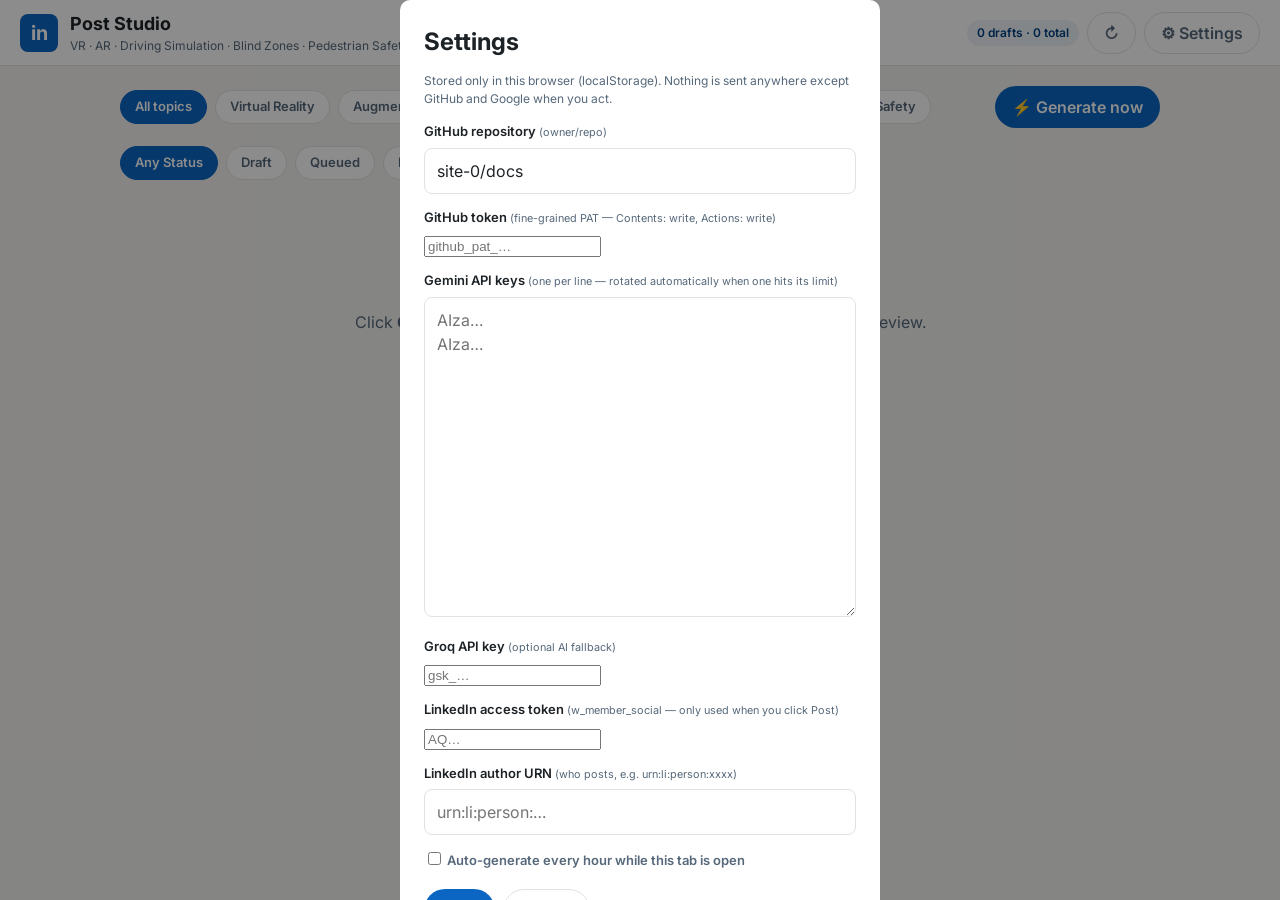
==== docs/index.html @ a39199f6 "LinkedIn Post Studio: hourly drafting + review dashboard Finds VR/AR/driving-sim/blind-zone/pedestri" ====
<!DOCTYPE html>
<html lang="en">
<head>
  <meta charset="UTF-8" />
  <meta name="viewport" content="width=device-width, initial-scale=1.0" />
  <title>VR/AR &amp; Road-Safety — LinkedIn Post Studio</title>
  <link rel="stylesheet" href="styles.css" />
  <link rel="preconnect" href="https://fonts.googleapis.com" />
  <link href="https://fonts.googleapis.com/css2?family=Inter:wght@400;500;600;700&display=swap" rel="stylesheet" />
</head>
<body>
  <header class="topbar">
    <div class="brand">
      <span class="logo">in</span>
      <div>
        <h1>Post Studio</h1>
        <p class="tagline">VR · AR · Driving Simulation · Blind Zones · Pedestrian Safety</p>
      </div>
    </div>
    <div class="topbar-actions">
      <span id="status-pill" class="pill">Loading…</span>
      <button id="refresh-btn" class="btn ghost" title="Reload posts">↻</button>
      <button id="settings-btn" class="btn ghost">⚙ Settings</button>
    </div>
  </header>

  <main id="app">
    <!-- views injected here -->
  </main>

  <!-- Settings modal -->
  <div id="settings-modal" class="modal hidden">
    <div class="modal-card">
      <h2>Settings</h2>
      <p class="hint">Stored only in this browser (localStorage). Nothing is sent anywhere except GitHub and Google when you act.</p>

      <label>GitHub repository <small>(owner/repo)</small></label>
      <input id="set-repo" type="text" placeholder="yourname/linkedin" />

      <label>GitHub token <small>(fine-grained PAT — Contents: write, Actions: write)</small></label>
      <input id="set-ghtoken" type="password" placeholder="github_pat_…" />

      <label>Gemini API keys <small>(one per line — rotated automatically when one hits its limit)</small></label>
      <textarea id="set-gemini" rows="3" placeholder="AIza…&#10;AIza…"></textarea>

      <label>Groq API key <small>(optional AI fallback)</small></label>
      <input id="set-groq" type="password" placeholder="gsk_…" />

      <label>LinkedIn access token <small>(w_member_social — only used when you click Post)</small></label>
      <input id="set-litoken" type="password" placeholder="AQ…" />

      <label>LinkedIn author URN <small>(who posts, e.g. urn:li:person:xxxx)</small></label>
      <input id="set-liurn" type="text" placeholder="urn:li:person:…" />

      <label class="checkbox" style="margin-top:14px">
        <input id="set-autohour" type="checkbox" />
        <span>Auto-generate every hour while this tab is open</span>
      </label>

      <div class="modal-actions">
        <button id="set-save" class="btn primary">Save</button>
        <button id="set-cancel" class="btn ghost">Cancel</button>
      </div>
      <p class="hint" id="set-status"></p>
    </div>
  </div>

  <div id="toast" class="toast hidden"></div>

  <script src="app.js"></script>
</body>
</html>
---- docs/styles.css ----
:root {
  --bg: #f3f2ef;          /* LinkedIn page grey */
  --card: #ffffff;
  --ink: #1d2226;
  --muted: #56687a;
  --line: #e3e2df;
  --brand: #0a66c2;       /* LinkedIn blue */
  --brand-dark: #004182;
  --ok: #057642;
  --warn: #915907;
  --danger: #b24020;
  --radius: 10px;
  --shadow: 0 1px 2px rgba(0,0,0,.08), 0 2px 8px rgba(0,0,0,.04);
}
* { box-sizing: border-box; }
body {
  margin: 0;
  font-family: Inter, -apple-system, "Segoe UI", Roboto, sans-serif;
  background: var(--bg);
  color: var(--ink);
  line-height: 1.5;
}
h1, h2, h3 { margin: 0; }
a { color: var(--brand); text-decoration: none; }
a:hover { text-decoration: underline; }

/* ---- top bar ---- */
.topbar {
  position: sticky; top: 0; z-index: 20;
  display: flex; align-items: center; justify-content: space-between;
  padding: 10px 20px;
  background: var(--card);
  border-bottom: 1px solid var(--line);
}
.brand { display: flex; align-items: center; gap: 12px; }
.logo {
  display: grid; place-items: center;
  width: 38px; height: 38px; border-radius: 8px;
  background: var(--brand); color: #fff; font-weight: 700; font-size: 20px;
}
.brand h1 { font-size: 18px; }
.tagline { margin: 0; font-size: 12px; color: var(--muted); }
.topbar-actions { display: flex; align-items: center; gap: 8px; }

.pill {
  font-size: 12px; padding: 4px 10px; border-radius: 999px;
  background: #eef3f8; color: var(--brand-dark); font-weight: 600;
}

/* ---- buttons ---- */
.btn {
  font: inherit; font-weight: 600; cursor: pointer;
  border-radius: 999px; padding: 8px 16px; border: 1px solid transparent;
  transition: background .15s, border-color .15s;
}
.btn.primary { background: var(--brand); color: #fff; }
.btn.primary:hover { background: var(--brand-dark); }
.btn.ghost { background: transparent; border-color: var(--line); color: var(--muted); }
.btn.ghost:hover { background: #f0efec; }
.btn.ok { background: var(--ok); color: #fff; }
.btn.ok:hover { filter: brightness(.92); }
.btn.subtle { background: #eef3f8; color: var(--brand-dark); }
.btn.subtle:hover { background: #e1ecf6; }
.btn:disabled { opacity: .5; cursor: not-allowed; }

/* ---- layout ---- */
main { max-width: 1080px; margin: 0 auto; padding: 20px; }

/* ---- filters ---- */
.filters { display: flex; flex-wrap: wrap; gap: 8px; margin-bottom: 18px; align-items: center; }
.chip {
  font-size: 13px; font-weight: 600; cursor: pointer;
  padding: 6px 14px; border-radius: 999px;
  background: var(--card); border: 1px solid var(--line); color: var(--muted);
}
.chip.active { background: var(--brand); color: #fff; border-color: var(--brand); }
.spacer { flex: 1; }

/* ---- cards grid ---- */
.grid { display: grid; grid-template-columns: repeat(auto-fill, minmax(320px, 1fr)); gap: 16px; }
.card {
  background: var(--card); border: 1px solid var(--line);
  border-radius: var(--radius); box-shadow: var(--shadow);
  padding: 16px; display: flex; flex-direction: column; gap: 10px;
  cursor: pointer; transition: box-shadow .15s, transform .1s;
}
.card:hover { box-shadow: 0 4px 14px rgba(0,0,0,.12); transform: translateY(-1px); }
.card-meta { display: flex; gap: 8px; align-items: center; flex-wrap: wrap; font-size: 12px; }
.tag {
  font-size: 11px; font-weight: 600; padding: 2px 8px; border-radius: 6px;
  background: #eef3f8; color: var(--brand-dark);
}
.tag.research { background: #efeafc; color: #5b3fb0; }
.tag.news { background: #eaf6ee; color: var(--ok); }
.tag.status-draft { background: #fdf3e3; color: var(--warn); }
.tag.status-queued { background: #e7f0fb; color: var(--brand-dark); }
.tag.status-posted { background: #eaf6ee; color: var(--ok); }
.card h3 { font-size: 15px; line-height: 1.35; }
.card .summary { font-size: 13px; color: var(--muted); }
.card .src { font-size: 12px; color: var(--muted); margin-top: auto; }

.empty { text-align: center; color: var(--muted); padding: 60px 20px; }
.empty h2 { margin-bottom: 8px; }

/* ---- editor ---- */
.editor { display: grid; grid-template-columns: 1fr 380px; gap: 20px; align-items: start; }
@media (max-width: 860px) { .editor { grid-template-columns: 1fr; } }
.panel {
  background: var(--card); border: 1px solid var(--line);
  border-radius: var(--radius); box-shadow: var(--shadow); padding: 18px;
}
.panel h2 { font-size: 16px; margin-bottom: 12px; }
.back-link { display: inline-block; margin-bottom: 14px; font-weight: 600; }
label.field { display: block; font-size: 13px; font-weight: 600; margin: 14px 0 6px; }
input[type=text], textarea, select {
  width: 100%; font: inherit; padding: 10px 12px;
  border: 1px solid var(--line); border-radius: 8px; background: #fff; color: var(--ink);
}
textarea { resize: vertical; min-height: 320px; line-height: 1.55; }
textarea.post { font-size: 15px; }
.charcount { font-size: 12px; color: var(--muted); text-align: right; margin-top: 4px; }
.row { display: flex; gap: 8px; flex-wrap: wrap; }
.toolbar { display: flex; gap: 8px; flex-wrap: wrap; margin: 10px 0; }
.checkbox { display: flex; align-items: center; gap: 8px; font-size: 13px; color: var(--muted); margin-top: 12px; }

/* ---- LinkedIn-style live preview ---- */
.li-preview { font-size: 14px; }
.li-head { display: flex; gap: 10px; align-items: center; margin-bottom: 10px; }
.li-avatar { width: 44px; height: 44px; border-radius: 50%; background: var(--brand); color:#fff; display:grid; place-items:center; font-weight:700; }
.li-name { font-weight: 600; font-size: 14px; }
.li-sub { font-size: 12px; color: var(--muted); }
.li-body { white-space: pre-wrap; font-size: 14px; }
.li-link { margin-top: 12px; border: 1px solid var(--line); border-radius: 8px; padding: 10px; font-size: 12px; }
.li-link .t { font-weight: 600; color: var(--ink); }

.modal { position: fixed; inset: 0; background: rgba(0,0,0,.45); display: grid; place-items: center; z-index: 50; }
.modal.hidden { display: none; }
.modal-card { background: var(--card); border-radius: var(--radius); padding: 24px; width: min(480px, 92vw); }
.modal-card h2 { margin-bottom: 6px; }
.modal-card label { display: block; font-size: 13px; font-weight: 600; margin: 14px 0 6px; }
.modal-card small { font-weight: 400; color: var(--muted); }
.modal-actions { display: flex; gap: 8px; margin-top: 18px; }
.hint { font-size: 12px; color: var(--muted); }

.toast {
  position: fixed; bottom: 24px; left: 50%; transform: translateX(-50%);
  background: var(--ink); color: #fff; padding: 12px 20px; border-radius: 8px;
  font-size: 14px; z-index: 60; box-shadow: 0 4px 16px rgba(0,0,0,.25);
}
.toast.hidden { display: none; }
.toast.err { background: var(--danger); }
.toast.ok { background: var(--ok); }
.loading { text-align: center; color: var(--muted); padding: 40px; }
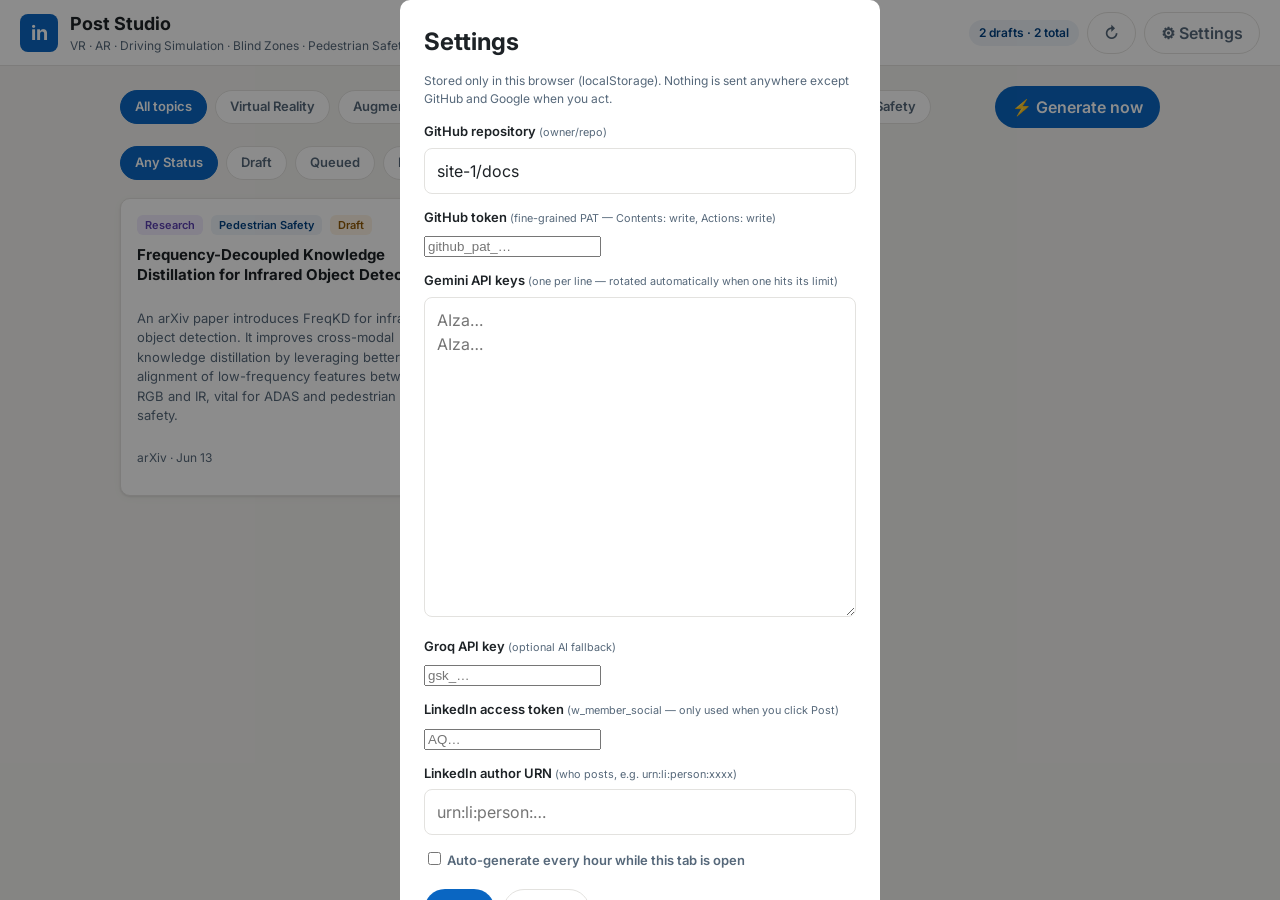
==== commit 185ce648: "Add exact Meta Life image carousel: server render + full editor - slide-render.js: the Meta Life sli" ====
--- a/docs/index.html
+++ b/docs/index.html
@@ -7,6 +7,8 @@
   <link rel="stylesheet" href="styles.css" />
   <link rel="preconnect" href="https://fonts.googleapis.com" />
   <link href="https://fonts.googleapis.com/css2?family=Inter:wght@400;500;600;700&display=swap" rel="stylesheet" />
+  <!-- slide fonts (live carousel preview) -->
+  <link href="https://fonts.googleapis.com/css2?family=Anton&family=Bebas+Neue&family=Poppins:wght@400;500;600;700&display=swap" rel="stylesheet" />
 </head>
 <body>
   <header class="topbar">
@@ -67,6 +69,7 @@
 
   <div id="toast" class="toast hidden"></div>
 
+  <script src="slide-render.js"></script>
   <script src="app.js"></script>
 </body>
 </html>
--- a/docs/styles.css
+++ b/docs/styles.css
@@ -151,3 +151,37 @@
 .toast.err { background: var(--danger); }
 .toast.ok { background: var(--ok); }
 .loading { text-align: center; color: var(--muted); padding: 40px; }
+
+/* ---- editor: template segmented control ---- */
+.seg { display: flex; gap: 8px; }
+.seg button {
+  flex: 1; font: inherit; cursor: pointer; text-align: left;
+  border: 1px solid var(--line); border-radius: 10px; background: #fff;
+  padding: 10px 12px; font-weight: 600; color: var(--ink);
+  display: flex; flex-direction: column; gap: 2px;
+}
+.seg button small { font-weight: 400; color: var(--muted); font-size: 11px; }
+.seg button.on { border-color: var(--brand); background: #eef3f8; color: var(--brand-dark); box-shadow: inset 0 0 0 1px var(--brand); }
+
+.rng { display: flex; align-items: center; gap: 10px; font-size: 12px; color: var(--muted); margin-top: 8px; }
+.rng input[type=range] { flex: 1; accent-color: var(--brand); }
+
+.detail-card { border: 1px solid var(--line); border-radius: 10px; padding: 10px; margin-bottom: 10px; background: #fafbfd; }
+.detail-card .d-head { border: 1px solid var(--line); border-radius: 6px; padding: 6px 8px; flex: 1; }
+
+/* ---- editor: scaled 1080×1080 slide previews ---- */
+.slides-preview { display: flex; flex-direction: column; gap: 16px; align-items: center; }
+.slide-scale {
+  position: relative; width: 340px; height: 340px;
+  border-radius: 12px; overflow: hidden; box-shadow: var(--shadow);
+  flex: 0 0 auto;
+}
+.slide-scale .ml-slide {
+  width: 1080px; height: 1080px; position: relative; overflow: hidden;
+  background: #121331; transform: scale(0.3148); transform-origin: top left;
+}
+.slide-num {
+  position: absolute; top: 8px; right: 8px; z-index: 5;
+  background: rgba(0,0,0,.55); color: #fff; font-size: 12px; font-weight: 600;
+  padding: 2px 9px; border-radius: 999px;
+}
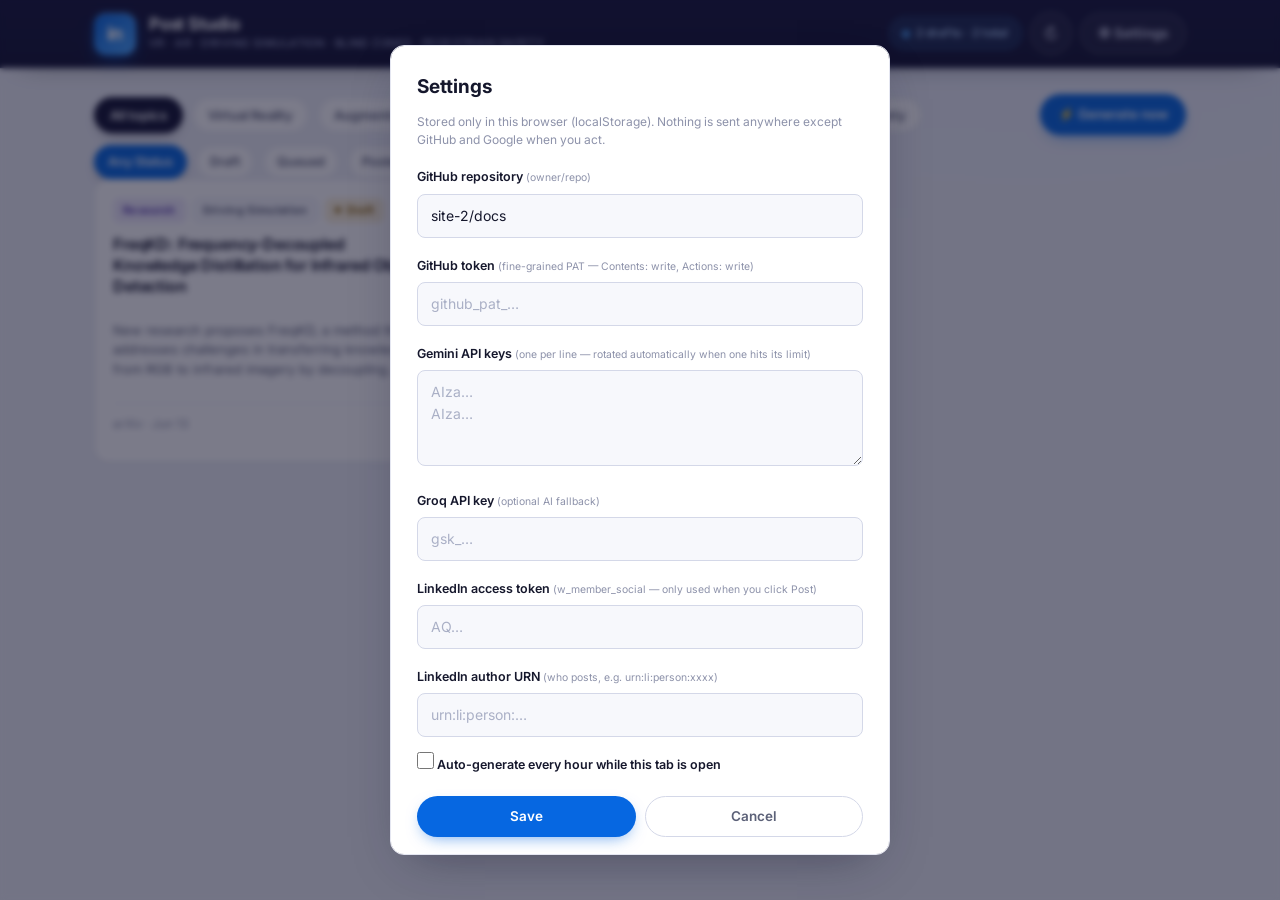
==== commit 18873d87: "Integrate redesigned dashboard UI New index.html + styles.css from the design pass (modern cards, re" ====
--- a/docs/index.html
+++ b/docs/index.html
@@ -12,6 +12,7 @@
 </head>
 <body>
   <header class="topbar">
+    <div class="topbar-inner">
     <div class="brand">
       <span class="logo">in</span>
       <div>
@@ -23,6 +24,7 @@
       <span id="status-pill" class="pill">Loading…</span>
       <button id="refresh-btn" class="btn ghost" title="Reload posts">↻</button>
       <button id="settings-btn" class="btn ghost">⚙ Settings</button>
+    </div>
     </div>
   </header>
 
--- a/docs/styles.css
+++ b/docs/styles.css
@@ -1,187 +1,395 @@
+/* ============================================================================
+   VR/AR & Road-Safety — LinkedIn Post Studio
+   Visual system: harmonised with the Meta Life AI carousel brand the studio
+   produces — deep navy ink, electric-blue accent, cool-neutral canvas.
+   (Logic, IDs and the slide renderer are untouched; this is styling only.)
+   ========================================================================== */
+
 :root {
-  --bg: #f3f2ef;          /* LinkedIn page grey */
-  --card: #ffffff;
-  --ink: #1d2226;
-  --muted: #56687a;
-  --line: #e3e2df;
-  --brand: #0a66c2;       /* LinkedIn blue */
-  --brand-dark: #004182;
-  --ok: #057642;
-  --warn: #915907;
-  --danger: #b24020;
-  --radius: 10px;
-  --shadow: 0 1px 2px rgba(0,0,0,.08), 0 2px 8px rgba(0,0,0,.04);
-}
+  /* canvas + surfaces */
+  --bg:          #eef0f7;
+  --bg-grad:     radial-gradient(1200px 600px at 80% -10%, #e7ecfb 0%, #eef0f7 55%);
+  --surface:     #ffffff;
+  --surface-2:   #f7f8fc;
+  --stage:       #eef1fa;
+
+  /* ink */
+  --ink:         #15172c;
+  --muted:       #5c6178;
+  --faint:       #8d92aa;
+
+  /* lines */
+  --line:        #e4e6f1;
+  --line-soft:   #edeef6;
+  --line-strong: #d4d8e8;
+
+  /* brand (matches the slides) */
+  --navy:        #121331;
+  --navy-2:      #0b0c20;
+  --accent:      #0667e1;
+  --accent-ink:  #0a51b0;
+  --accent-2:    #4ca8ff;
+  --accent-soft: #e8f1fe;
+  --accent-ring: rgba(6,103,225,.22);
+
+  /* semantic */
+  --ok:        #0c7a4a;   --ok-bg:     #e6f5ec;
+  --warn:      #92670a;   --warn-bg:   #fbf1da;
+  --info:      #0a51b0;   --info-bg:   #e7f0fc;
+  --violet:    #5b3fb0;   --violet-bg: #efeafc;
+  --danger:    #b53a23;   --danger-bg: #fbeae6;
+
+  --r:    14px;
+  --r-sm: 10px;
+  --r-xs: 8px;
+  --pill: 999px;
+
+  --shadow-sm: 0 1px 2px rgba(20,22,46,.05), 0 1px 1px rgba(20,22,46,.04);
+  --shadow:    0 2px 4px rgba(20,22,46,.05), 0 8px 24px -10px rgba(20,22,46,.16);
+  --shadow-lg: 0 18px 50px -18px rgba(15,17,44,.42);
+}
+
 * { box-sizing: border-box; }
+html { -webkit-text-size-adjust: 100%; }
 body {
   margin: 0;
   font-family: Inter, -apple-system, "Segoe UI", Roboto, sans-serif;
   background: var(--bg);
+  background-image: var(--bg-grad);
+  background-attachment: fixed;
   color: var(--ink);
-  line-height: 1.5;
-}
-h1, h2, h3 { margin: 0; }
-a { color: var(--brand); text-decoration: none; }
-a:hover { text-decoration: underline; }
-
-/* ---- top bar ---- */
+  line-height: 1.55;
+  -webkit-font-smoothing: antialiased;
+  text-rendering: optimizeLegibility;
+}
+h1, h2, h3 { margin: 0; letter-spacing: -0.01em; }
+a { color: var(--accent); text-decoration: none; }
+a:hover { color: var(--accent-ink); }
+
+::selection { background: var(--accent-2); color: #fff; }
+::-webkit-scrollbar { width: 11px; height: 11px; }
+::-webkit-scrollbar-thumb { background: #c8ccde; border: 3px solid transparent; border-radius: 99px; background-clip: padding-box; }
+::-webkit-scrollbar-thumb:hover { background: #aeb3cb; background-clip: padding-box; }
+
+/* ----------------------------------------------------------------- top bar */
 .topbar {
-  position: sticky; top: 0; z-index: 20;
-  display: flex; align-items: center; justify-content: space-between;
-  padding: 10px 20px;
-  background: var(--card);
-  border-bottom: 1px solid var(--line);
-}
-.brand { display: flex; align-items: center; gap: 12px; }
+  position: sticky; top: 0; z-index: 30;
+  background: linear-gradient(180deg, #15163a 0%, var(--navy) 100%);
+  border-bottom: 1px solid rgba(120,140,220,.16);
+  box-shadow: 0 1px 0 rgba(0,0,0,.2), 0 10px 30px -22px rgba(0,0,0,.8);
+}
+.topbar-inner {
+  max-width: 1140px; margin: 0 auto;
+  padding: 12px 24px;
+  display: flex; align-items: center; justify-content: space-between; gap: 16px;
+}
+.brand { display: flex; align-items: center; gap: 13px; min-width: 0; }
 .logo {
-  display: grid; place-items: center;
-  width: 38px; height: 38px; border-radius: 8px;
-  background: var(--brand); color: #fff; font-weight: 700; font-size: 20px;
-}
-.brand h1 { font-size: 18px; }
-.tagline { margin: 0; font-size: 12px; color: var(--muted); }
-.topbar-actions { display: flex; align-items: center; gap: 8px; }
+  position: relative; display: grid; place-items: center; flex: 0 0 auto;
+  width: 42px; height: 42px; border-radius: 12px;
+  background: linear-gradient(140deg, #0667e1 0%, #4ca8ff 100%);
+  color: #fff; font-weight: 800; font-size: 19px; letter-spacing: -0.02em;
+  box-shadow: 0 6px 18px -4px rgba(6,103,225,.65), inset 0 1px 0 rgba(255,255,255,.4);
+}
+.brand h1 { font-size: 17px; font-weight: 700; color: #fff; line-height: 1.15; }
+.tagline {
+  margin: 1px 0 0; font-size: 11px; font-weight: 500; letter-spacing: 0.04em;
+  color: #9aa0c6; text-transform: uppercase; white-space: nowrap;
+  overflow: hidden; text-overflow: ellipsis; max-width: 60vw;
+}
+.topbar-actions { display: flex; align-items: center; gap: 8px; flex: 0 0 auto; }
 
 .pill {
-  font-size: 12px; padding: 4px 10px; border-radius: 999px;
-  background: #eef3f8; color: var(--brand-dark); font-weight: 600;
-}
-
-/* ---- buttons ---- */
+  font-size: 12px; font-weight: 600; letter-spacing: 0.01em;
+  padding: 6px 13px; border-radius: var(--pill);
+  background: rgba(76,168,255,.13); color: #aecdf6;
+  border: 1px solid rgba(76,168,255,.26);
+  display: inline-flex; align-items: center; gap: 7px; white-space: nowrap;
+}
+.pill::before {
+  content: ""; width: 6px; height: 6px; border-radius: 50%;
+  background: var(--accent-2); box-shadow: 0 0 0 3px rgba(76,168,255,.22);
+}
+
+/* ----------------------------------------------------------------- buttons */
 .btn {
-  font: inherit; font-weight: 600; cursor: pointer;
-  border-radius: 999px; padding: 8px 16px; border: 1px solid transparent;
-  transition: background .15s, border-color .15s;
-}
-.btn.primary { background: var(--brand); color: #fff; }
-.btn.primary:hover { background: var(--brand-dark); }
-.btn.ghost { background: transparent; border-color: var(--line); color: var(--muted); }
-.btn.ghost:hover { background: #f0efec; }
-.btn.ok { background: var(--ok); color: #fff; }
-.btn.ok:hover { filter: brightness(.92); }
-.btn.subtle { background: #eef3f8; color: var(--brand-dark); }
-.btn.subtle:hover { background: #e1ecf6; }
-.btn:disabled { opacity: .5; cursor: not-allowed; }
-
-/* ---- layout ---- */
-main { max-width: 1080px; margin: 0 auto; padding: 20px; }
-
-/* ---- filters ---- */
-.filters { display: flex; flex-wrap: wrap; gap: 8px; margin-bottom: 18px; align-items: center; }
+  font: inherit; font-weight: 600; font-size: 13.5px; cursor: pointer;
+  border-radius: var(--pill); padding: 9px 17px; border: 1px solid transparent;
+  display: inline-flex; align-items: center; gap: 7px; white-space: nowrap;
+  transition: background .16s, border-color .16s, box-shadow .16s, transform .06s, color .16s;
+}
+.btn:active { transform: translateY(1px); }
+.btn.primary {
+  background: var(--accent); color: #fff;
+  box-shadow: 0 6px 16px -6px rgba(6,103,225,.6);
+}
+.btn.primary:hover { background: #0a5bcf; box-shadow: 0 8px 22px -7px rgba(6,103,225,.7); }
+.btn.ok { background: var(--ok); color: #fff; box-shadow: 0 6px 16px -7px rgba(12,122,74,.6); }
+.btn.ok:hover { background: #0a6c41; }
+.btn.subtle { background: var(--accent-soft); color: var(--accent-ink); border-color: #d5e6fb; }
+.btn.subtle:hover { background: #ddebfd; border-color: #c2dcfa; }
+.btn.ghost { background: var(--surface); border-color: var(--line-strong); color: var(--muted); }
+.btn.ghost:hover { background: var(--surface-2); border-color: var(--line-strong); color: var(--ink); }
+.btn:disabled { opacity: .45; cursor: not-allowed; box-shadow: none; }
+
+/* ghost buttons living on the dark top bar */
+.topbar .btn.ghost {
+  background: rgba(255,255,255,.06); border-color: rgba(255,255,255,.16); color: #d4d8ef;
+}
+.topbar .btn.ghost:hover { background: rgba(255,255,255,.12); border-color: rgba(255,255,255,.28); color: #fff; }
+#refresh-btn { padding: 9px 13px; font-size: 15px; }
+
+/* ----------------------------------------------------------------- layout */
+main { max-width: 1140px; margin: 0 auto; padding: 26px 24px 64px; }
+
+/* view transition */
+#app { animation: rise .28s ease both; }
+@keyframes rise { from { opacity: 0; transform: translateY(6px); } to { opacity: 1; transform: none; } }
+
+/* ----------------------------------------------------------------- filters */
+.filters { display: flex; flex-wrap: wrap; gap: 9px; align-items: center; }
+.filters + .filters { margin-top: 10px; }
+.filters:last-of-type { margin-bottom: 22px; }
 .chip {
   font-size: 13px; font-weight: 600; cursor: pointer;
-  padding: 6px 14px; border-radius: 999px;
-  background: var(--card); border: 1px solid var(--line); color: var(--muted);
-}
-.chip.active { background: var(--brand); color: #fff; border-color: var(--brand); }
+  padding: 7px 15px; border-radius: var(--pill);
+  background: var(--surface); border: 1px solid var(--line-strong); color: var(--muted);
+  transition: background .15s, color .15s, border-color .15s, box-shadow .15s;
+}
+.chip:hover { border-color: #b9bed6; color: var(--ink); }
+.chip.active {
+  background: var(--navy); color: #fff; border-color: var(--navy);
+  box-shadow: 0 5px 14px -6px rgba(18,19,49,.6);
+}
+/* second row (status) reads as a lighter sub-filter */
+.filters + .filters .chip { font-size: 12.5px; padding: 6px 13px; }
+.filters + .filters .chip.active { background: var(--accent); border-color: var(--accent); }
 .spacer { flex: 1; }
 
-/* ---- cards grid ---- */
-.grid { display: grid; grid-template-columns: repeat(auto-fill, minmax(320px, 1fr)); gap: 16px; }
+/* ----------------------------------------------------------------- cards */
+.grid { display: grid; grid-template-columns: repeat(auto-fill, minmax(316px, 1fr)); gap: 18px; }
 .card {
-  background: var(--card); border: 1px solid var(--line);
-  border-radius: var(--radius); box-shadow: var(--shadow);
-  padding: 16px; display: flex; flex-direction: column; gap: 10px;
-  cursor: pointer; transition: box-shadow .15s, transform .1s;
-}
-.card:hover { box-shadow: 0 4px 14px rgba(0,0,0,.12); transform: translateY(-1px); }
-.card-meta { display: flex; gap: 8px; align-items: center; flex-wrap: wrap; font-size: 12px; }
+  position: relative; overflow: hidden;
+  background: var(--surface); border: 1px solid var(--line);
+  border-radius: var(--r); box-shadow: var(--shadow-sm);
+  padding: 18px 18px 16px; display: flex; flex-direction: column; gap: 11px;
+  cursor: pointer; transition: box-shadow .18s, transform .12s, border-color .18s;
+}
+.card::before {
+  content: ""; position: absolute; left: 0; top: 0; bottom: 0; width: 3px;
+  background: linear-gradient(180deg, var(--accent), var(--accent-2));
+  opacity: 0; transition: opacity .18s;
+}
+.card:hover { box-shadow: var(--shadow); transform: translateY(-3px); border-color: var(--line-strong); }
+.card:hover::before { opacity: 1; }
+.card-meta { display: flex; gap: 7px; align-items: center; flex-wrap: wrap; }
 .tag {
-  font-size: 11px; font-weight: 600; padding: 2px 8px; border-radius: 6px;
-  background: #eef3f8; color: var(--brand-dark);
-}
-.tag.research { background: #efeafc; color: #5b3fb0; }
-.tag.news { background: #eaf6ee; color: var(--ok); }
-.tag.status-draft { background: #fdf3e3; color: var(--warn); }
-.tag.status-queued { background: #e7f0fb; color: var(--brand-dark); }
-.tag.status-posted { background: #eaf6ee; color: var(--ok); }
-.card h3 { font-size: 15px; line-height: 1.35; }
-.card .summary { font-size: 13px; color: var(--muted); }
-.card .src { font-size: 12px; color: var(--muted); margin-top: auto; }
-
-.empty { text-align: center; color: var(--muted); padding: 60px 20px; }
-.empty h2 { margin-bottom: 8px; }
-
-/* ---- editor ---- */
-.editor { display: grid; grid-template-columns: 1fr 380px; gap: 20px; align-items: start; }
-@media (max-width: 860px) { .editor { grid-template-columns: 1fr; } }
+  font-size: 11px; font-weight: 700; letter-spacing: 0.03em;
+  padding: 3px 9px; border-radius: 7px;
+  background: var(--surface-2); color: var(--muted); border: 1px solid var(--line);
+}
+.tag.research { background: var(--violet-bg); color: var(--violet); border-color: transparent; }
+.tag.news     { background: var(--info-bg);  color: var(--info);  border-color: transparent; }
+/* status tags get a leading dot for instant scanning */
+.tag[class*="status-"] { display: inline-flex; align-items: center; gap: 6px; border-color: transparent; }
+.tag[class*="status-"]::before { content: ""; width: 6px; height: 6px; border-radius: 50%; background: currentColor; }
+.tag.status-draft  { background: var(--warn-bg); color: var(--warn); }
+.tag.status-queued { background: var(--info-bg); color: var(--info); }
+.tag.status-posted { background: var(--ok-bg);   color: var(--ok); }
+.card h3 { font-size: 16px; font-weight: 650; line-height: 1.32; color: var(--ink); letter-spacing: -0.01em; }
+.card .summary {
+  font-size: 13px; color: var(--muted); line-height: 1.5;
+  display: -webkit-box; -webkit-line-clamp: 3; -webkit-box-orient: vertical; overflow: hidden;
+}
+.card .src {
+  font-size: 12px; color: var(--faint); margin-top: auto;
+  padding-top: 11px; border-top: 1px solid var(--line-soft);
+  white-space: nowrap; overflow: hidden; text-overflow: ellipsis;
+}
+
+.empty, .loading {
+  text-align: center; color: var(--muted);
+  background: var(--surface); border: 1px solid var(--line); border-radius: var(--r);
+  box-shadow: var(--shadow-sm);
+}
+.empty { padding: 72px 24px; }
+.empty h2 { margin-bottom: 8px; font-size: 19px; color: var(--ink); }
+.loading { padding: 56px; font-size: 14px; }
+.loading::after { content: ""; display: inline-block; vertical-align: -2px; margin-left: 10px; width: 14px; height: 14px; border-radius: 50%; border: 2px solid var(--line-strong); border-top-color: var(--accent); animation: spin .8s linear infinite; }
+@keyframes spin { to { transform: rotate(360deg); } }
+
+/* ----------------------------------------------------------------- editor */
+.back-link {
+  display: inline-flex; align-items: center; gap: 6px;
+  margin-bottom: 16px; font-weight: 600; font-size: 13.5px; color: var(--muted);
+}
+.back-link:hover { color: var(--accent); }
+.editor { display: grid; grid-template-columns: minmax(0,1fr) 408px; gap: 22px; align-items: start; }
 .panel {
-  background: var(--card); border: 1px solid var(--line);
-  border-radius: var(--radius); box-shadow: var(--shadow); padding: 18px;
-}
-.panel h2 { font-size: 16px; margin-bottom: 12px; }
-.back-link { display: inline-block; margin-bottom: 14px; font-weight: 600; }
-label.field { display: block; font-size: 13px; font-weight: 600; margin: 14px 0 6px; }
-input[type=text], textarea, select {
-  width: 100%; font: inherit; padding: 10px 12px;
-  border: 1px solid var(--line); border-radius: 8px; background: #fff; color: var(--ink);
-}
-textarea { resize: vertical; min-height: 320px; line-height: 1.55; }
-textarea.post { font-size: 15px; }
-.charcount { font-size: 12px; color: var(--muted); text-align: right; margin-top: 4px; }
-.row { display: flex; gap: 8px; flex-wrap: wrap; }
-.toolbar { display: flex; gap: 8px; flex-wrap: wrap; margin: 10px 0; }
-.checkbox { display: flex; align-items: center; gap: 8px; font-size: 13px; color: var(--muted); margin-top: 12px; }
-
-/* ---- LinkedIn-style live preview ---- */
-.li-preview { font-size: 14px; }
-.li-head { display: flex; gap: 10px; align-items: center; margin-bottom: 10px; }
-.li-avatar { width: 44px; height: 44px; border-radius: 50%; background: var(--brand); color:#fff; display:grid; place-items:center; font-weight:700; }
-.li-name { font-weight: 600; font-size: 14px; }
-.li-sub { font-size: 12px; color: var(--muted); }
-.li-body { white-space: pre-wrap; font-size: 14px; }
-.li-link { margin-top: 12px; border: 1px solid var(--line); border-radius: 8px; padding: 10px; font-size: 12px; }
-.li-link .t { font-weight: 600; color: var(--ink); }
-
-.modal { position: fixed; inset: 0; background: rgba(0,0,0,.45); display: grid; place-items: center; z-index: 50; }
-.modal.hidden { display: none; }
-.modal-card { background: var(--card); border-radius: var(--radius); padding: 24px; width: min(480px, 92vw); }
-.modal-card h2 { margin-bottom: 6px; }
-.modal-card label { display: block; font-size: 13px; font-weight: 600; margin: 14px 0 6px; }
-.modal-card small { font-weight: 400; color: var(--muted); }
-.modal-actions { display: flex; gap: 8px; margin-top: 18px; }
-.hint { font-size: 12px; color: var(--muted); }
-
-.toast {
-  position: fixed; bottom: 24px; left: 50%; transform: translateX(-50%);
-  background: var(--ink); color: #fff; padding: 12px 20px; border-radius: 8px;
-  font-size: 14px; z-index: 60; box-shadow: 0 4px 16px rgba(0,0,0,.25);
-}
-.toast.hidden { display: none; }
-.toast.err { background: var(--danger); }
-.toast.ok { background: var(--ok); }
-.loading { text-align: center; color: var(--muted); padding: 40px; }
-
-/* ---- editor: template segmented control ---- */
-.seg { display: flex; gap: 8px; }
+  background: var(--surface); border: 1px solid var(--line);
+  border-radius: var(--r); box-shadow: var(--shadow-sm); padding: 22px;
+}
+.editor > .panel:last-child { position: sticky; top: 82px; }
+.panel h2 {
+  font-size: 12px; font-weight: 700; letter-spacing: 0.08em; text-transform: uppercase;
+  color: var(--faint); margin-bottom: 14px;
+  padding-bottom: 12px; border-bottom: 1px solid var(--line-soft);
+}
+
+/* form fields */
+label.field, .modal-card label {
+  display: block; font-size: 12.5px; font-weight: 600; color: var(--ink);
+  margin: 18px 0 7px;
+}
+label.field small, .modal-card small { font-weight: 400; color: var(--faint); }
+input[type=text], input[type=password], textarea, select {
+  width: 100%; font: inherit; font-size: 14px; padding: 10px 13px;
+  border: 1px solid var(--line-strong); border-radius: var(--r-xs);
+  background: var(--surface-2); color: var(--ink);
+  transition: border-color .15s, box-shadow .15s, background .15s;
+}
+input::placeholder, textarea::placeholder { color: #aab0c6; }
+input[type=text]:focus, input[type=password]:focus, textarea:focus, select:focus {
+  outline: none; border-color: var(--accent); background: #fff;
+  box-shadow: 0 0 0 3px var(--accent-ring);
+}
+textarea { resize: vertical; min-height: 96px; line-height: 1.55; }
+#f-text.post, textarea.post { min-height: 200px; font-size: 14.5px; }
+#f-details { min-height: 150px; }
+#f-summary { min-height: 84px; }
+.charcount { font-size: 12px; color: var(--faint); text-align: right; margin-top: 5px; }
+.row { display: flex; gap: 8px; flex-wrap: wrap; align-items: center; }
+.toolbar { display: flex; gap: 8px; flex-wrap: wrap; margin: 11px 0; }
+
+/* checkbox */
+.checkbox { display: flex; align-items: flex-start; gap: 9px; font-size: 13px; color: var(--muted); margin-top: 14px; line-height: 1.45; cursor: pointer; }
+.checkbox input[type=checkbox] { width: 17px; height: 17px; margin: 1px 0 0; accent-color: var(--accent); cursor: pointer; flex: 0 0 auto; }
+
+/* segmented template control */
+.seg { display: flex; gap: 10px; }
 .seg button {
   flex: 1; font: inherit; cursor: pointer; text-align: left;
-  border: 1px solid var(--line); border-radius: 10px; background: #fff;
-  padding: 10px 12px; font-weight: 600; color: var(--ink);
-  display: flex; flex-direction: column; gap: 2px;
-}
-.seg button small { font-weight: 400; color: var(--muted); font-size: 11px; }
-.seg button.on { border-color: var(--brand); background: #eef3f8; color: var(--brand-dark); box-shadow: inset 0 0 0 1px var(--brand); }
-
-.rng { display: flex; align-items: center; gap: 10px; font-size: 12px; color: var(--muted); margin-top: 8px; }
-.rng input[type=range] { flex: 1; accent-color: var(--brand); }
-
-.detail-card { border: 1px solid var(--line); border-radius: 10px; padding: 10px; margin-bottom: 10px; background: #fafbfd; }
-.detail-card .d-head { border: 1px solid var(--line); border-radius: 6px; padding: 6px 8px; flex: 1; }
-
-/* ---- editor: scaled 1080×1080 slide previews ---- */
-.slides-preview { display: flex; flex-direction: column; gap: 16px; align-items: center; }
+  border: 1px solid var(--line-strong); border-radius: var(--r-sm); background: var(--surface-2);
+  padding: 12px 14px; font-weight: 650; font-size: 13.5px; color: var(--ink);
+  display: flex; flex-direction: column; gap: 3px;
+  transition: border-color .15s, background .15s, box-shadow .15s, color .15s;
+}
+.seg button:hover { border-color: #b9bed6; }
+.seg button small { font-weight: 400; color: var(--faint); font-size: 11px; }
+.seg button.on {
+  border-color: var(--accent); background: var(--accent-soft); color: var(--accent-ink);
+  box-shadow: inset 0 0 0 1px var(--accent), 0 4px 12px -6px var(--accent-ring);
+}
+.seg button.on small { color: var(--accent-ink); opacity: .8; }
+
+/* range rows */
+.rng { display: flex; align-items: center; gap: 12px; font-size: 12px; font-weight: 600; color: var(--muted); margin-top: 10px; }
+.rng input[type=range] { flex: 1; accent-color: var(--accent); height: 4px; }
+#img-controls { padding: 12px 14px; margin-top: 12px; background: var(--surface-2); border: 1px solid var(--line); border-radius: var(--r-sm); }
+#img-controls .rng:first-child { margin-top: 0; }
+
+.detail-card { border: 1px solid var(--line); border-radius: var(--r-sm); padding: 11px; margin-bottom: 10px; background: var(--surface-2); }
+.detail-card .d-head { border: 1px solid var(--line-strong); border-radius: 6px; padding: 7px 9px; flex: 1; }
+
+.hint { font-size: 12px; color: var(--faint); line-height: 1.5; }
+#ed-status { margin-top: 10px; font-weight: 600; color: var(--accent-ink); min-height: 16px; }
+
+/* ----------------------------------------- LinkedIn caption mock preview */
+.li-preview {
+  font-size: 14px; background: var(--surface-2);
+  border: 1px solid var(--line); border-radius: var(--r-sm); padding: 16px;
+}
+.li-head { display: flex; gap: 11px; align-items: center; margin-bottom: 12px; }
+.li-avatar {
+  width: 46px; height: 46px; border-radius: 50%; flex: 0 0 auto;
+  background: linear-gradient(140deg, #0667e1, #4ca8ff); color: #fff;
+  display: grid; place-items: center; font-weight: 800; font-size: 17px;
+  box-shadow: 0 4px 12px -4px rgba(6,103,225,.5);
+}
+.li-name { font-weight: 700; font-size: 14px; color: var(--ink); }
+.li-sub { font-size: 12px; color: var(--faint); }
+.li-body { white-space: pre-wrap; font-size: 14px; line-height: 1.6; color: var(--ink); }
+.li-link { margin-top: 12px; border: 1px solid var(--line); border-radius: var(--r-xs); padding: 11px; font-size: 12px; background: var(--surface); }
+.li-link .t { font-weight: 700; color: var(--ink); }
+
+/* --------------------------------------- scaled 1080×1080 slide previews */
+.slides-preview {
+  display: flex; flex-direction: column; gap: 18px; align-items: center;
+  padding: 20px; border-radius: var(--r-sm);
+  background:
+    radial-gradient(circle at 1px 1px, rgba(18,19,49,.07) 1px, transparent 0) 0 0 / 18px 18px,
+    var(--stage);
+  border: 1px solid var(--line);
+}
 .slide-scale {
   position: relative; width: 340px; height: 340px;
-  border-radius: 12px; overflow: hidden; box-shadow: var(--shadow);
-  flex: 0 0 auto;
+  border-radius: 14px; overflow: hidden; flex: 0 0 auto;
+  box-shadow: 0 12px 30px -12px rgba(11,12,32,.55), 0 0 0 1px rgba(11,12,32,.06);
 }
 .slide-scale .ml-slide {
   width: 1080px; height: 1080px; position: relative; overflow: hidden;
   background: #121331; transform: scale(0.3148); transform-origin: top left;
 }
 .slide-num {
-  position: absolute; top: 8px; right: 8px; z-index: 5;
-  background: rgba(0,0,0,.55); color: #fff; font-size: 12px; font-weight: 600;
-  padding: 2px 9px; border-radius: 999px;
-}
+  position: absolute; top: 10px; right: 10px; z-index: 5;
+  background: rgba(11,12,32,.62); color: #fff; font-size: 12px; font-weight: 600;
+  padding: 3px 10px; border-radius: var(--pill);
+  backdrop-filter: blur(4px); border: 1px solid rgba(255,255,255,.14);
+}
+
+/* ----------------------------------------------------------------- modal */
+.modal {
+  position: fixed; inset: 0; z-index: 60;
+  background: rgba(15,16,40,.55); backdrop-filter: blur(3px);
+  display: grid; place-items: center; padding: 20px;
+  animation: fade .18s ease both;
+}
+@keyframes fade { from { opacity: 0; } to { opacity: 1; } }
+.modal.hidden { display: none; }
+.modal-card {
+  background: var(--surface); border: 1px solid var(--line);
+  border-radius: var(--r); padding: 26px; width: min(500px, 100%);
+  max-height: 90vh; overflow-y: auto; box-shadow: var(--shadow-lg);
+  animation: pop .22s cubic-bezier(.2,.8,.25,1) both;
+}
+@keyframes pop { from { opacity: 0; transform: translateY(10px) scale(.98); } to { opacity: 1; transform: none; } }
+.modal-card h2 { font-size: 19px; margin-bottom: 6px; color: var(--ink); }
+.modal-card > .hint:first-of-type { margin-bottom: 4px; }
+.modal-card input { background: var(--surface-2); }
+.modal-actions { display: flex; gap: 9px; margin-top: 22px; }
+.modal-actions .btn { flex: 1; justify-content: center; }
+#set-status:not(:empty) { margin-top: 12px; font-weight: 600; color: var(--accent-ink); }
+
+/* ----------------------------------------------------------------- toast */
+.toast {
+  position: fixed; bottom: 26px; left: 50%; transform: translateX(-50%);
+  background: var(--navy); color: #fff; padding: 13px 22px; border-radius: var(--r-sm);
+  font-size: 14px; font-weight: 500; z-index: 80;
+  box-shadow: var(--shadow-lg); border: 1px solid rgba(255,255,255,.1);
+  display: flex; align-items: center; gap: 9px;
+  animation: toast-in .26s cubic-bezier(.2,.8,.25,1) both;
+}
+@keyframes toast-in { from { opacity: 0; transform: translate(-50%, 14px); } to { opacity: 1; transform: translate(-50%, 0); } }
+.toast::before { content: ""; width: 8px; height: 8px; border-radius: 50%; background: var(--accent-2); flex: 0 0 auto; }
+.toast.ok { background: #0c5a39; }
+.toast.ok::before { background: #5cf0a8; }
+.toast.err { background: #8d2a17; }
+.toast.err::before { background: #ff9b86; }
+.toast.hidden { display: none; }
+
+/* ----------------------------------------------------------------- responsive */
+@media (max-width: 900px) {
+  .editor { grid-template-columns: 1fr; }
+  .editor > .panel:last-child { position: static; }
+  /* stacked panel is full-width here, so the 340px preview (base rule) fits */
+}
+@media (max-width: 600px) {
+  main { padding: 18px 14px 56px; }
+  .topbar-inner { padding: 11px 16px; }
+  .tagline { display: none; }
+  .grid { grid-template-columns: 1fr; }
+  .filters .btn.primary { width: 100%; justify-content: center; }
+  /* shrink the preview box AND its inner slide together so it never clips */
+  .slide-scale { width: 280px; height: 280px; }
+  .slide-scale .ml-slide { transform: scale(0.2593); }
+}
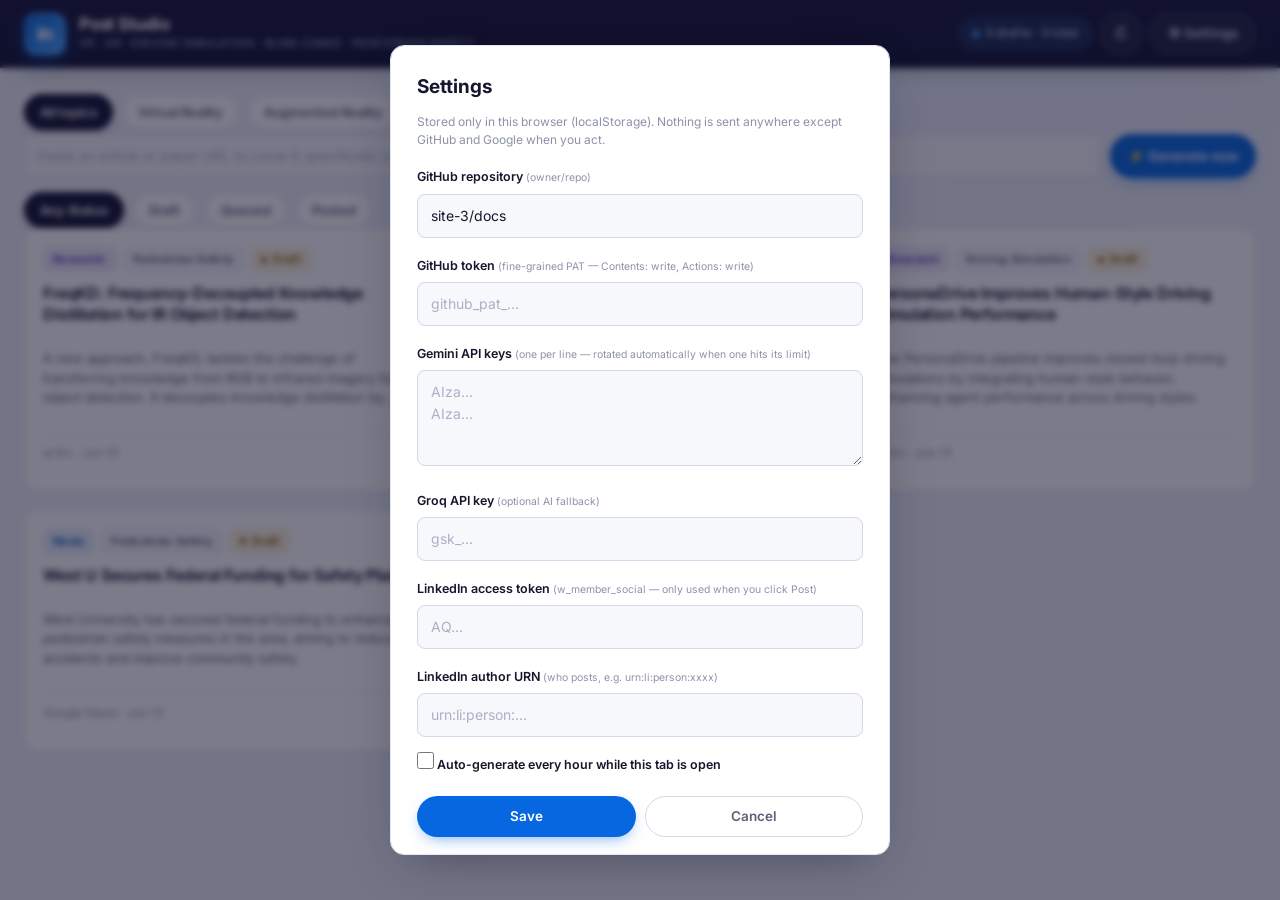
==== commit 803bec17: "Cache-bust CSS/JS so deploys show up without a hard refresh Load styles.css, slide-render.js and app" ====
--- a/docs/index.html
+++ b/docs/index.html
@@ -4,7 +4,8 @@
   <meta charset="UTF-8" />
   <meta name="viewport" content="width=device-width, initial-scale=1.0" />
   <title>VR/AR &amp; Road-Safety — LinkedIn Post Studio</title>
-  <link rel="stylesheet" href="styles.css" />
+  <!-- load CSS cache-busted so deploys always show the latest -->
+  <script>document.write('<link rel="stylesheet" href="styles.css?v=' + Date.now() + '">');</script>
   <link rel="preconnect" href="https://fonts.googleapis.com" />
   <link href="https://fonts.googleapis.com/css2?family=Inter:wght@400;500;600;700&display=swap" rel="stylesheet" />
   <!-- slide fonts (live carousel preview) -->
@@ -71,7 +72,16 @@
 
   <div id="toast" class="toast hidden"></div>
 
-  <script src="slide-render.js"></script>
-  <script src="app.js"></script>
+  <!-- load JS cache-busted, in order (slide-render before app) -->
+  <script>
+    (function () {
+      var v = "?v=" + Date.now();
+      ["slide-render.js", "app.js"].forEach(function (src) {
+        var s = document.createElement("script");
+        s.src = src + v; s.async = false;
+        document.body.appendChild(s);
+      });
+    })();
+  </script>
 </body>
 </html>
--- a/docs/styles.css
+++ b/docs/styles.css
@@ -79,7 +79,7 @@
   box-shadow: 0 1px 0 rgba(0,0,0,.2), 0 10px 30px -22px rgba(0,0,0,.8);
 }
 .topbar-inner {
-  max-width: 1140px; margin: 0 auto;
+  max-width: 1500px; margin: 0 auto;
   padding: 12px 24px;
   display: flex; align-items: center; justify-content: space-between; gap: 16px;
 }
@@ -126,6 +126,8 @@
 .btn.primary:hover { background: #0a5bcf; box-shadow: 0 8px 22px -7px rgba(6,103,225,.7); }
 .btn.ok { background: var(--ok); color: #fff; box-shadow: 0 6px 16px -7px rgba(12,122,74,.6); }
 .btn.ok:hover { background: #0a6c41; }
+.btn.danger { background: var(--danger-bg); color: var(--danger); }
+.btn.danger:hover { background: #f6d9d2; }
 .btn.subtle { background: var(--accent-soft); color: var(--accent-ink); border-color: #d5e6fb; }
 .btn.subtle:hover { background: #ddebfd; border-color: #c2dcfa; }
 .btn.ghost { background: var(--surface); border-color: var(--line-strong); color: var(--muted); }
@@ -140,7 +142,7 @@
 #refresh-btn { padding: 9px 13px; font-size: 15px; }
 
 /* ----------------------------------------------------------------- layout */
-main { max-width: 1140px; margin: 0 auto; padding: 26px 24px 64px; }
+main { max-width: 1500px; margin: 0 auto; padding: 26px 24px 64px; }
 
 /* view transition */
 #app { animation: rise .28s ease both; }
@@ -165,6 +167,17 @@
 .filters + .filters .chip { font-size: 12.5px; padding: 6px 13px; }
 .filters + .filters .chip.active { background: var(--accent); border-color: var(--accent); }
 .spacer { flex: 1; }
+
+/* ------------------------------------------------------------- generate bar */
+.gen-bar { display: flex; gap: 10px; margin: 4px 0 14px; }
+.gen-url {
+  flex: 1; min-width: 0; font: inherit; font-size: 14px;
+  padding: 10px 14px; border: 1px solid var(--line); border-radius: var(--pill, 999px);
+  background: var(--surface); color: var(--ink);
+}
+.gen-url:focus { outline: none; border-color: var(--brand); box-shadow: 0 0 0 3px rgba(10,102,194,.15); }
+.gen-bar .btn { white-space: nowrap; }
+@media (max-width: 600px) { .gen-bar { flex-direction: column; } }
 
 /* ----------------------------------------------------------------- cards */
 .grid { display: grid; grid-template-columns: repeat(auto-fill, minmax(316px, 1fr)); gap: 18px; }
@@ -224,12 +237,15 @@
   margin-bottom: 16px; font-weight: 600; font-size: 13.5px; color: var(--muted);
 }
 .back-link:hover { color: var(--accent); }
-.editor { display: grid; grid-template-columns: minmax(0,1fr) 408px; gap: 22px; align-items: start; }
+/* preview (large) on the LEFT, controls on the RIGHT */
+.editor { display: grid; grid-template-columns: minmax(0,1fr) 460px; gap: 28px; align-items: start; }
 .panel {
   background: var(--surface); border: 1px solid var(--line);
   border-radius: var(--r); box-shadow: var(--shadow-sm); padding: 22px;
 }
-.editor > .panel:last-child { position: sticky; top: 82px; }
+.li-panel { order: -1; }                                   /* LinkedIn preview first → left column */
+.editor > .panel:last-child { position: static; }
+.editor > .panel:first-child { position: sticky; top: 82px; } /* controls stay in view while scrolling the big preview */
 .panel h2 {
   font-size: 12px; font-weight: 700; letter-spacing: 0.08em; text-transform: uppercase;
   color: var(--faint); margin-bottom: 14px;
@@ -294,23 +310,65 @@
 .hint { font-size: 12px; color: var(--faint); line-height: 1.5; }
 #ed-status { margin-top: 10px; font-weight: 600; color: var(--accent-ink); min-height: 16px; }
 
-/* ----------------------------------------- LinkedIn caption mock preview */
-.li-preview {
-  font-size: 14px; background: var(--surface-2);
-  border: 1px solid var(--line); border-radius: var(--r-sm); padding: 16px;
-}
-.li-head { display: flex; gap: 11px; align-items: center; margin-bottom: 12px; }
+/* ------------------------------------- LinkedIn post mock (real feed look) */
+/* the preview sits on a "stage" canvas that fills the column, with the post
+   card at LinkedIn's real feed width (555px) centered on it */
+.li-panel {
+  display: flex; flex-direction: column; align-items: center;
+  padding: 28px; border-radius: var(--r); border: 1px solid var(--line);
+  background:
+    radial-gradient(circle at 1px 1px, rgba(18,19,49,.07) 1px, transparent 0) 0 0 / 18px 18px,
+    var(--stage);
+}
+.li-panel > h2 { align-self: flex-start; padding: 0 0 16px; }
+.li-card {
+  background: #fff; border: 1px solid #e0dfdc; border-radius: 12px;
+  overflow: hidden; width: 555px; max-width: 100%; font-size: 14px; color: #1b1f23;
+  box-shadow: 0 2px 10px rgba(0,0,0,.08);
+}
+.li-top { display: flex; align-items: flex-start; gap: 8px; padding: 12px 16px 0; }
 .li-avatar {
-  width: 46px; height: 46px; border-radius: 50%; flex: 0 0 auto;
+  width: 48px; height: 48px; border-radius: 50%; flex: 0 0 auto;
   background: linear-gradient(140deg, #0667e1, #4ca8ff); color: #fff;
-  display: grid; place-items: center; font-weight: 800; font-size: 17px;
-  box-shadow: 0 4px 12px -4px rgba(6,103,225,.5);
-}
-.li-name { font-weight: 700; font-size: 14px; color: var(--ink); }
-.li-sub { font-size: 12px; color: var(--faint); }
-.li-body { white-space: pre-wrap; font-size: 14px; line-height: 1.6; color: var(--ink); }
-.li-link { margin-top: 12px; border: 1px solid var(--line); border-radius: var(--r-xs); padding: 11px; font-size: 12px; background: var(--surface); }
-.li-link .t { font-weight: 700; color: var(--ink); }
+  display: grid; place-items: center; font-weight: 800; font-size: 18px;
+}
+.li-meta { flex: 1; min-width: 0; line-height: 1.3; }
+.li-name { font-weight: 600; font-size: 14px; color: #1b1f23; }
+.li-deg { color: #00000099; font-weight: 400; font-size: 12px; }
+.li-sub { font-size: 12px; color: #00000099; }
+.li-more-dots { color: #00000099; font-weight: 700; padding: 0 4px; cursor: default; }
+.li-caption {
+  padding: 8px 16px 0; white-space: pre-wrap; font-size: 14px; line-height: 1.45; color: #1b1f23;
+}
+.li-caption.clamp { display: -webkit-box; -webkit-line-clamp: 3; -webkit-box-orient: vertical; overflow: hidden; }
+.li-seemore { background: none; border: none; color: #00000099; font: inherit; font-size: 14px; cursor: pointer; padding: 2px 16px 8px; }
+.li-seemore:hover { color: #0a66c2; text-decoration: underline; }
+
+/* swipeable carousel viewport */
+.li-carousel { position: relative; width: 100%; overflow: hidden; background: #000; user-select: none; touch-action: pan-y; }
+.li-track { display: flex; height: 100%; transition: transform .28s cubic-bezier(.22,.61,.36,1); will-change: transform; }
+.li-cell { flex: 0 0 auto; position: relative; overflow: hidden; }
+.li-cell .ml-slide { width: 1080px; height: 1080px; position: relative; background: #121331; }
+.li-nav {
+  position: absolute; top: 50%; transform: translateY(-50%);
+  width: 34px; height: 34px; border-radius: 50%; border: none; cursor: pointer;
+  background: rgba(255,255,255,.92); color: #1b1f23; font-size: 20px; line-height: 1;
+  display: grid; place-items: center; box-shadow: 0 1px 6px rgba(0,0,0,.3); z-index: 3;
+}
+.li-prev { left: 10px; } .li-next { right: 10px; }
+.li-nav.hide { display: none; }
+.li-count {
+  position: absolute; top: 10px; right: 10px; z-index: 3;
+  background: rgba(0,0,0,.6); color: #fff; font-size: 12px; font-weight: 600;
+  padding: 3px 9px; border-radius: 999px;
+}
+.li-dots { display: flex; gap: 6px; justify-content: center; padding: 10px 0 2px; }
+.li-dot { width: 7px; height: 7px; border-radius: 50%; background: #00000026; cursor: pointer; transition: background .15s; }
+.li-dot.on { background: #0a66c2; }
+.li-stats { display: flex; justify-content: space-between; font-size: 12px; color: #00000099; padding: 8px 16px; border-bottom: 1px solid #e8e8e8; }
+.li-actions { display: flex; justify-content: space-around; padding: 4px 8px 8px; }
+.li-actions span { font-size: 13px; font-weight: 600; color: #00000099; padding: 8px 10px; border-radius: 6px; cursor: default; }
+.li-actions span:hover { background: #f3f2ef; }
 
 /* --------------------------------------- scaled 1080×1080 slide previews */
 .slides-preview {
@@ -321,15 +379,14 @@
     var(--stage);
   border: 1px solid var(--line);
 }
+/* base slide box (full 1080² so autofit/pagination can measure layout) */
+.ml-slide { width: 1080px; height: 1080px; position: relative; overflow: hidden; background: #121331; }
 .slide-scale {
   position: relative; width: 340px; height: 340px;
   border-radius: 14px; overflow: hidden; flex: 0 0 auto;
   box-shadow: 0 12px 30px -12px rgba(11,12,32,.55), 0 0 0 1px rgba(11,12,32,.06);
 }
-.slide-scale .ml-slide {
-  width: 1080px; height: 1080px; position: relative; overflow: hidden;
-  background: #121331; transform: scale(0.3148); transform-origin: top left;
-}
+.slide-scale .ml-slide { transform: scale(0.3148); transform-origin: top left; }
 .slide-num {
   position: absolute; top: 10px; right: 10px; z-index: 5;
   background: rgba(11,12,32,.62); color: #fff; font-size: 12px; font-weight: 600;
@@ -380,7 +437,8 @@
 /* ----------------------------------------------------------------- responsive */
 @media (max-width: 900px) {
   .editor { grid-template-columns: 1fr; }
-  .editor > .panel:last-child { position: static; }
+  .editor > .panel:last-child,
+  .editor > .panel:first-child { position: static; }
   /* stacked panel is full-width here, so the 340px preview (base rule) fits */
 }
 @media (max-width: 600px) {
